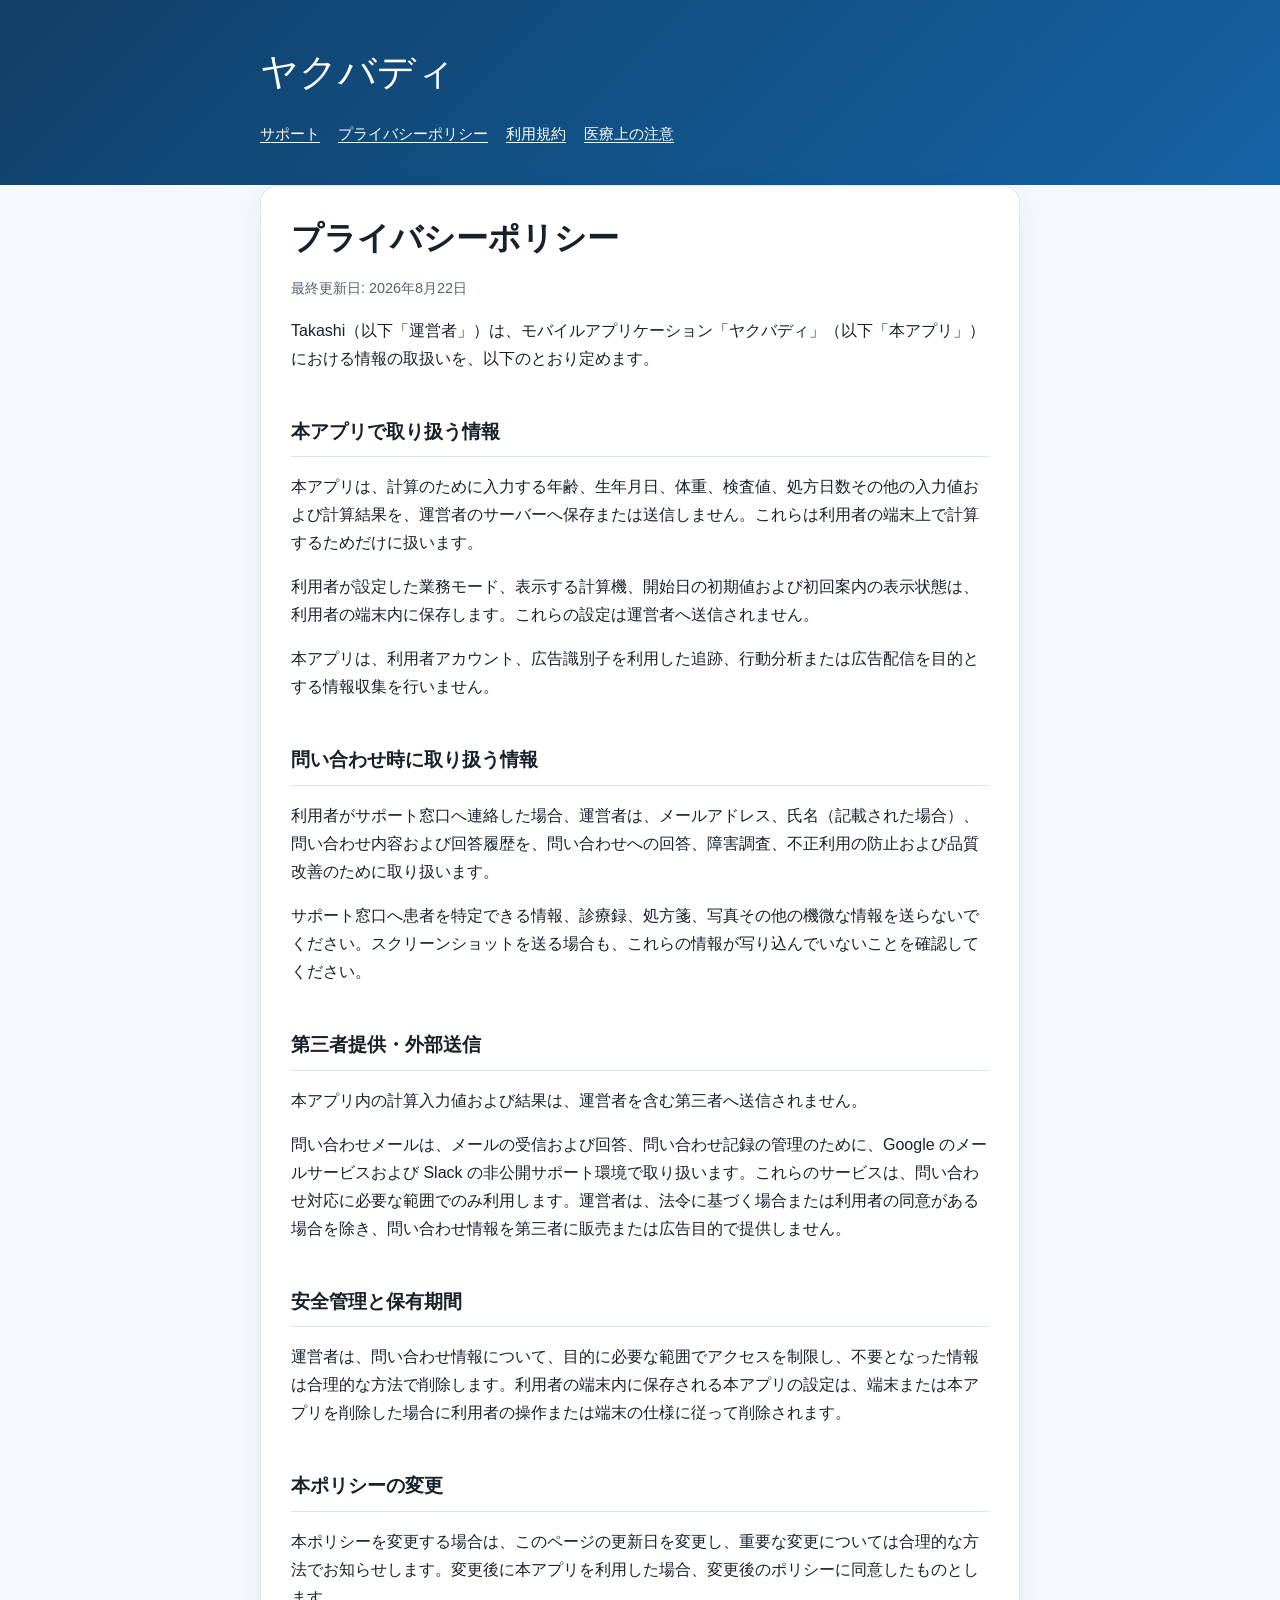
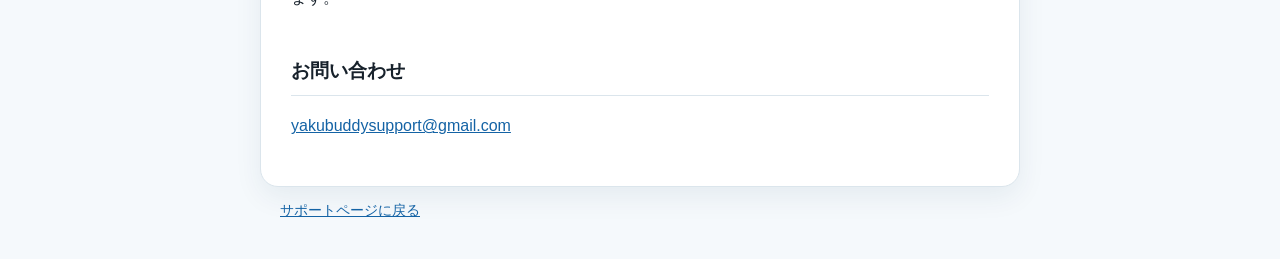
==== privacy.html @ fbda24fd "docs: ヤクバディの公開サポートサイトを追加" ====
<!doctype html>
<html lang="ja"><head><meta charset="utf-8"><meta name="viewport" content="width=device-width, initial-scale=1"><title>ヤクバディ プライバシーポリシー</title><link rel="stylesheet" href="style.css"></head>
<body><header class="site-header"><div class="container"><p class="brand">ヤクバディ</p><nav aria-label="サイト内ナビゲーション"><a href="index.html">サポート</a><a href="privacy.html">プライバシーポリシー</a><a href="terms.html">利用規約</a><a href="medical-notice.html">医療上の注意</a></nav></div></header><main class="container"><h1>プライバシーポリシー</h1><p class="updated">最終更新日: 2026年8月22日</p><p>Takashi（以下「運営者」）は、モバイルアプリケーション「ヤクバディ」（以下「本アプリ」）における情報の取扱いを、以下のとおり定めます。</p>
<h2>本アプリで取り扱う情報</h2><p>本アプリは、計算のために入力する年齢、生年月日、体重、検査値、処方日数その他の入力値および計算結果を、運営者のサーバーへ保存または送信しません。これらは利用者の端末上で計算するためだけに扱います。</p><p>利用者が設定した業務モード、表示する計算機、開始日の初期値および初回案内の表示状態は、利用者の端末内に保存します。これらの設定は運営者へ送信されません。</p><p>本アプリは、利用者アカウント、広告識別子を利用した追跡、行動分析または広告配信を目的とする情報収集を行いません。</p>
<h2>問い合わせ時に取り扱う情報</h2><p>利用者がサポート窓口へ連絡した場合、運営者は、メールアドレス、氏名（記載された場合）、問い合わせ内容および回答履歴を、問い合わせへの回答、障害調査、不正利用の防止および品質改善のために取り扱います。</p><p>サポート窓口へ患者を特定できる情報、診療録、処方箋、写真その他の機微な情報を送らないでください。スクリーンショットを送る場合も、これらの情報が写り込んでいないことを確認してください。</p>
<h2>第三者提供・外部送信</h2><p>本アプリ内の計算入力値および結果は、運営者を含む第三者へ送信されません。</p><p>問い合わせメールは、メールの受信および回答、問い合わせ記録の管理のために、Google のメールサービスおよび Slack の非公開サポート環境で取り扱います。これらのサービスは、問い合わせ対応に必要な範囲でのみ利用します。運営者は、法令に基づく場合または利用者の同意がある場合を除き、問い合わせ情報を第三者に販売または広告目的で提供しません。</p>
<h2>安全管理と保有期間</h2><p>運営者は、問い合わせ情報について、目的に必要な範囲でアクセスを制限し、不要となった情報は合理的な方法で削除します。利用者の端末内に保存される本アプリの設定は、端末または本アプリを削除した場合に利用者の操作または端末の仕様に従って削除されます。</p>
<h2>本ポリシーの変更</h2><p>本ポリシーを変更する場合は、このページの更新日を変更し、重要な変更については合理的な方法でお知らせします。変更後に本アプリを利用した場合、変更後のポリシーに同意したものとします。</p><h2>お問い合わせ</h2><p><a href="mailto:yakubuddysupport@gmail.com">yakubuddysupport@gmail.com</a></p></main><footer class="container"><a href="index.html">サポートページに戻る</a></footer></body></html>
---- style.css ----
:root { color-scheme: light; --blue-900: #103f67; --blue-700: #1463a5; --blue-100: #eaf4fb; --ink: #17212b; --muted: #536272; --line: #dbe5ec; --surface: #fff; }
* { box-sizing: border-box; }
body { margin: 0; background: #f5f9fc; color: var(--ink); font-family: -apple-system, BlinkMacSystemFont, "Hiragino Sans", "Yu Gothic", sans-serif; line-height: 1.75; }
.site-header { background: linear-gradient(135deg, var(--blue-900), var(--blue-700)); color: #fff; padding: 48px 20px 38px; }
.container { max-width: 760px; margin: 0 auto; }
.brand { margin: 0; font-size: clamp(1.75rem, 5vw, 2.35rem); line-height: 1.3; }.tagline { margin: 8px 0 0; opacity: .9; }
nav { display: flex; flex-wrap: wrap; gap: 6px 18px; margin-top: 24px; } nav a { color: #fff; font-size: .95rem; text-underline-offset: 3px; }
main { margin: 28px auto; padding: 30px; background: var(--surface); border: 1px solid var(--line); border-radius: 18px; box-shadow: 0 10px 28px rgb(20 56 84 / 7%); }
h1 { margin: 0 0 8px; font-size: clamp(1.5rem, 4vw, 2rem); line-height: 1.4; } h2 { margin: 42px 0 12px; padding-bottom: 8px; border-bottom: 1px solid var(--line); font-size: 1.2rem; } p, li { font-size: 1rem; }
a { color: var(--blue-700); } ul { padding-left: 1.35em; }.lead { color: var(--muted); margin-top: 0; }.notice { margin: 24px 0; padding: 18px 20px; background: var(--blue-100); border-left: 4px solid var(--blue-700); border-radius: 8px; }.email { font-size: 1.15rem; font-weight: 700; }.updated { color: var(--muted); font-size: .9rem; } footer { padding: 12px 20px 36px; color: var(--muted); font-size: .85rem; }
@media (max-width: 560px) { .site-header { padding-top: 36px; } main { margin: 16px; padding: 24px 20px; border-radius: 14px; } }
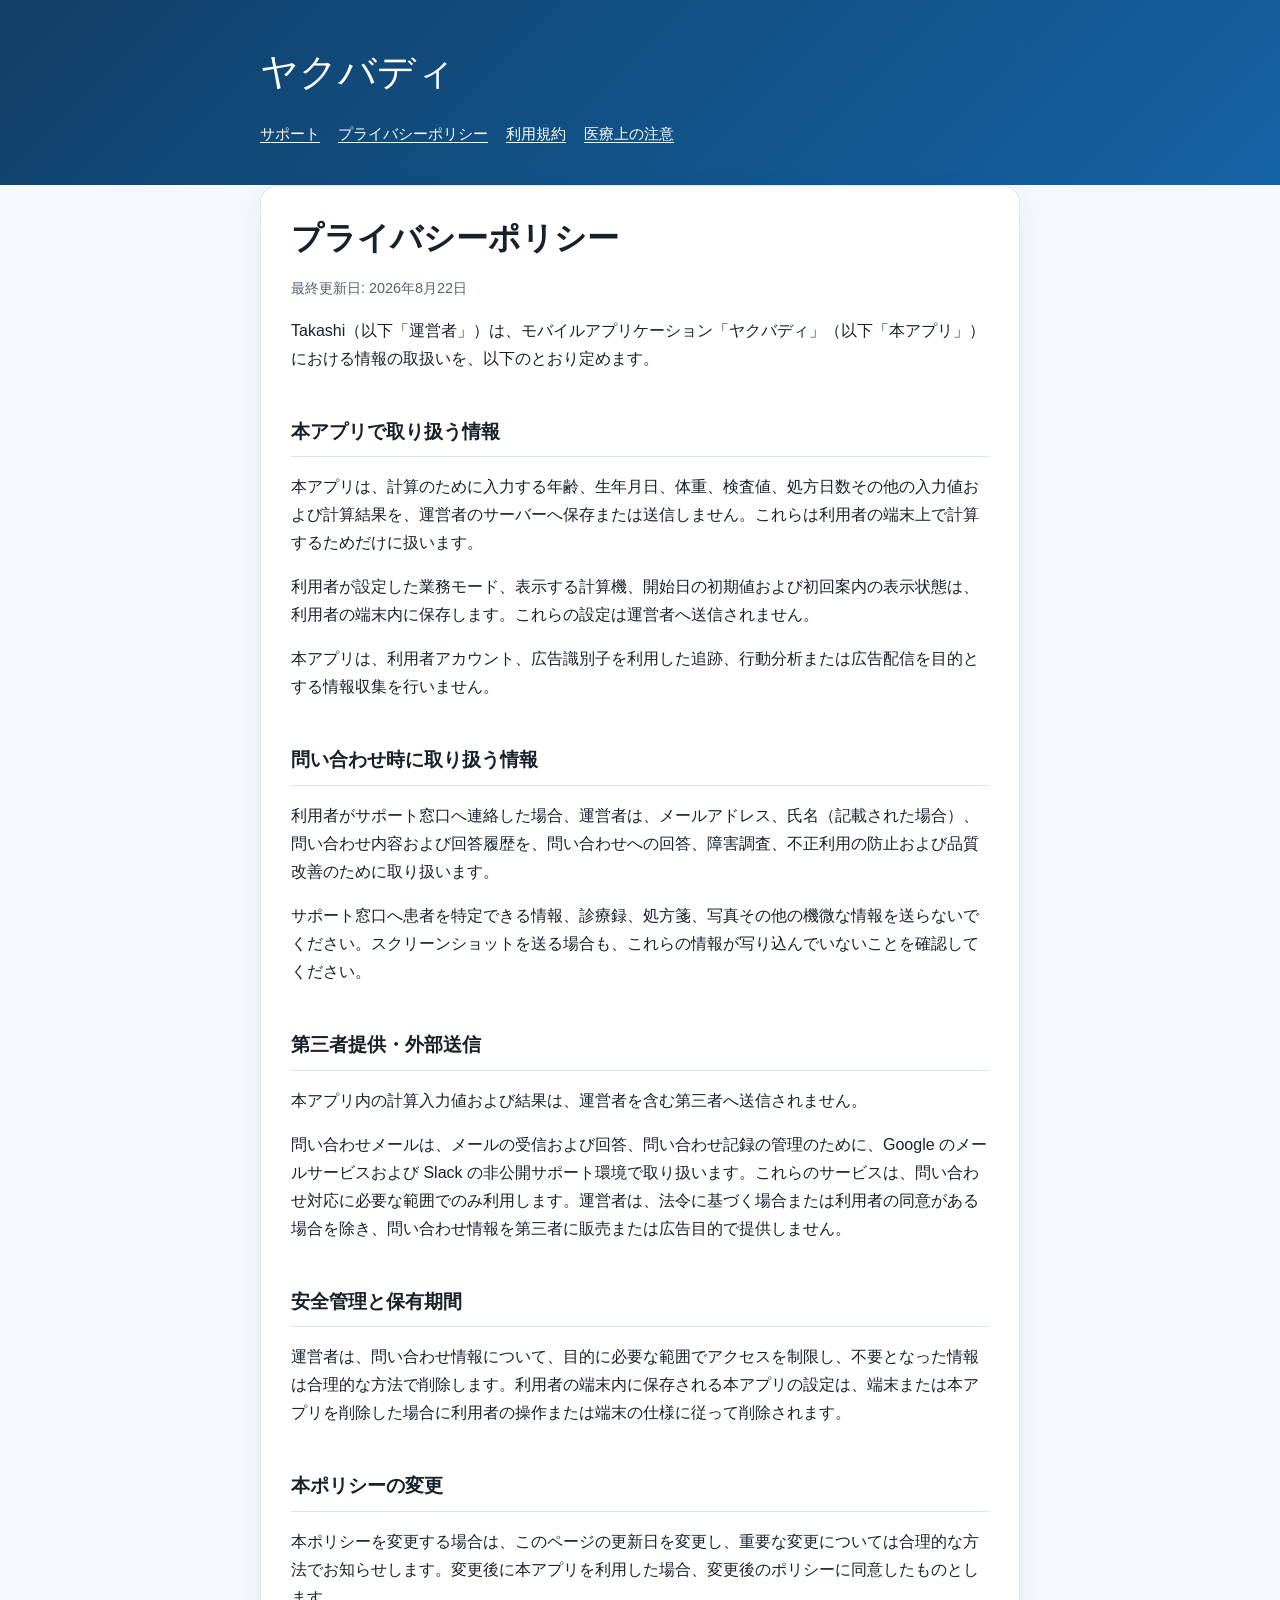
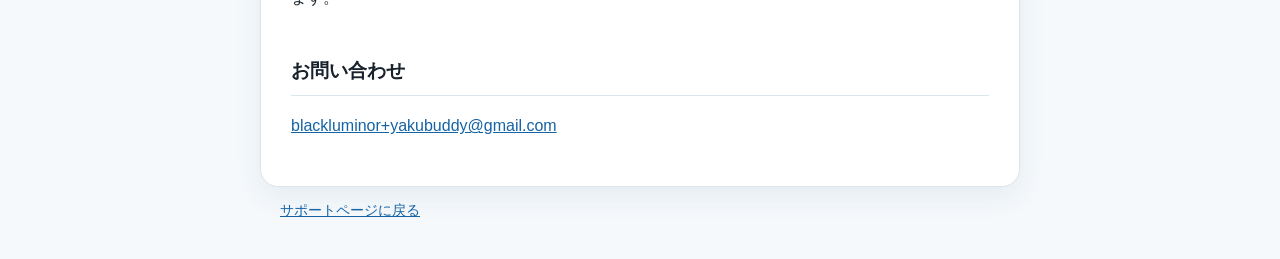
==== commit efbcc875: "サポート窓口メールをblackluminor+yakubuddy@gmail.comに変更" ====
--- a/privacy.html
+++ b/privacy.html
@@ -5,4 +5,4 @@
 <h2>問い合わせ時に取り扱う情報</h2><p>利用者がサポート窓口へ連絡した場合、運営者は、メールアドレス、氏名（記載された場合）、問い合わせ内容および回答履歴を、問い合わせへの回答、障害調査、不正利用の防止および品質改善のために取り扱います。</p><p>サポート窓口へ患者を特定できる情報、診療録、処方箋、写真その他の機微な情報を送らないでください。スクリーンショットを送る場合も、これらの情報が写り込んでいないことを確認してください。</p>
 <h2>第三者提供・外部送信</h2><p>本アプリ内の計算入力値および結果は、運営者を含む第三者へ送信されません。</p><p>問い合わせメールは、メールの受信および回答、問い合わせ記録の管理のために、Google のメールサービスおよび Slack の非公開サポート環境で取り扱います。これらのサービスは、問い合わせ対応に必要な範囲でのみ利用します。運営者は、法令に基づく場合または利用者の同意がある場合を除き、問い合わせ情報を第三者に販売または広告目的で提供しません。</p>
 <h2>安全管理と保有期間</h2><p>運営者は、問い合わせ情報について、目的に必要な範囲でアクセスを制限し、不要となった情報は合理的な方法で削除します。利用者の端末内に保存される本アプリの設定は、端末または本アプリを削除した場合に利用者の操作または端末の仕様に従って削除されます。</p>
-<h2>本ポリシーの変更</h2><p>本ポリシーを変更する場合は、このページの更新日を変更し、重要な変更については合理的な方法でお知らせします。変更後に本アプリを利用した場合、変更後のポリシーに同意したものとします。</p><h2>お問い合わせ</h2><p><a href="mailto:yakubuddysupport@gmail.com">yakubuddysupport@gmail.com</a></p></main><footer class="container"><a href="index.html">サポートページに戻る</a></footer></body></html>
+<h2>本ポリシーの変更</h2><p>本ポリシーを変更する場合は、このページの更新日を変更し、重要な変更については合理的な方法でお知らせします。変更後に本アプリを利用した場合、変更後のポリシーに同意したものとします。</p><h2>お問い合わせ</h2><p><a href="mailto:blackluminor+yakubuddy@gmail.com">blackluminor+yakubuddy@gmail.com</a></p></main><footer class="container"><a href="index.html">サポートページに戻る</a></footer></body></html>
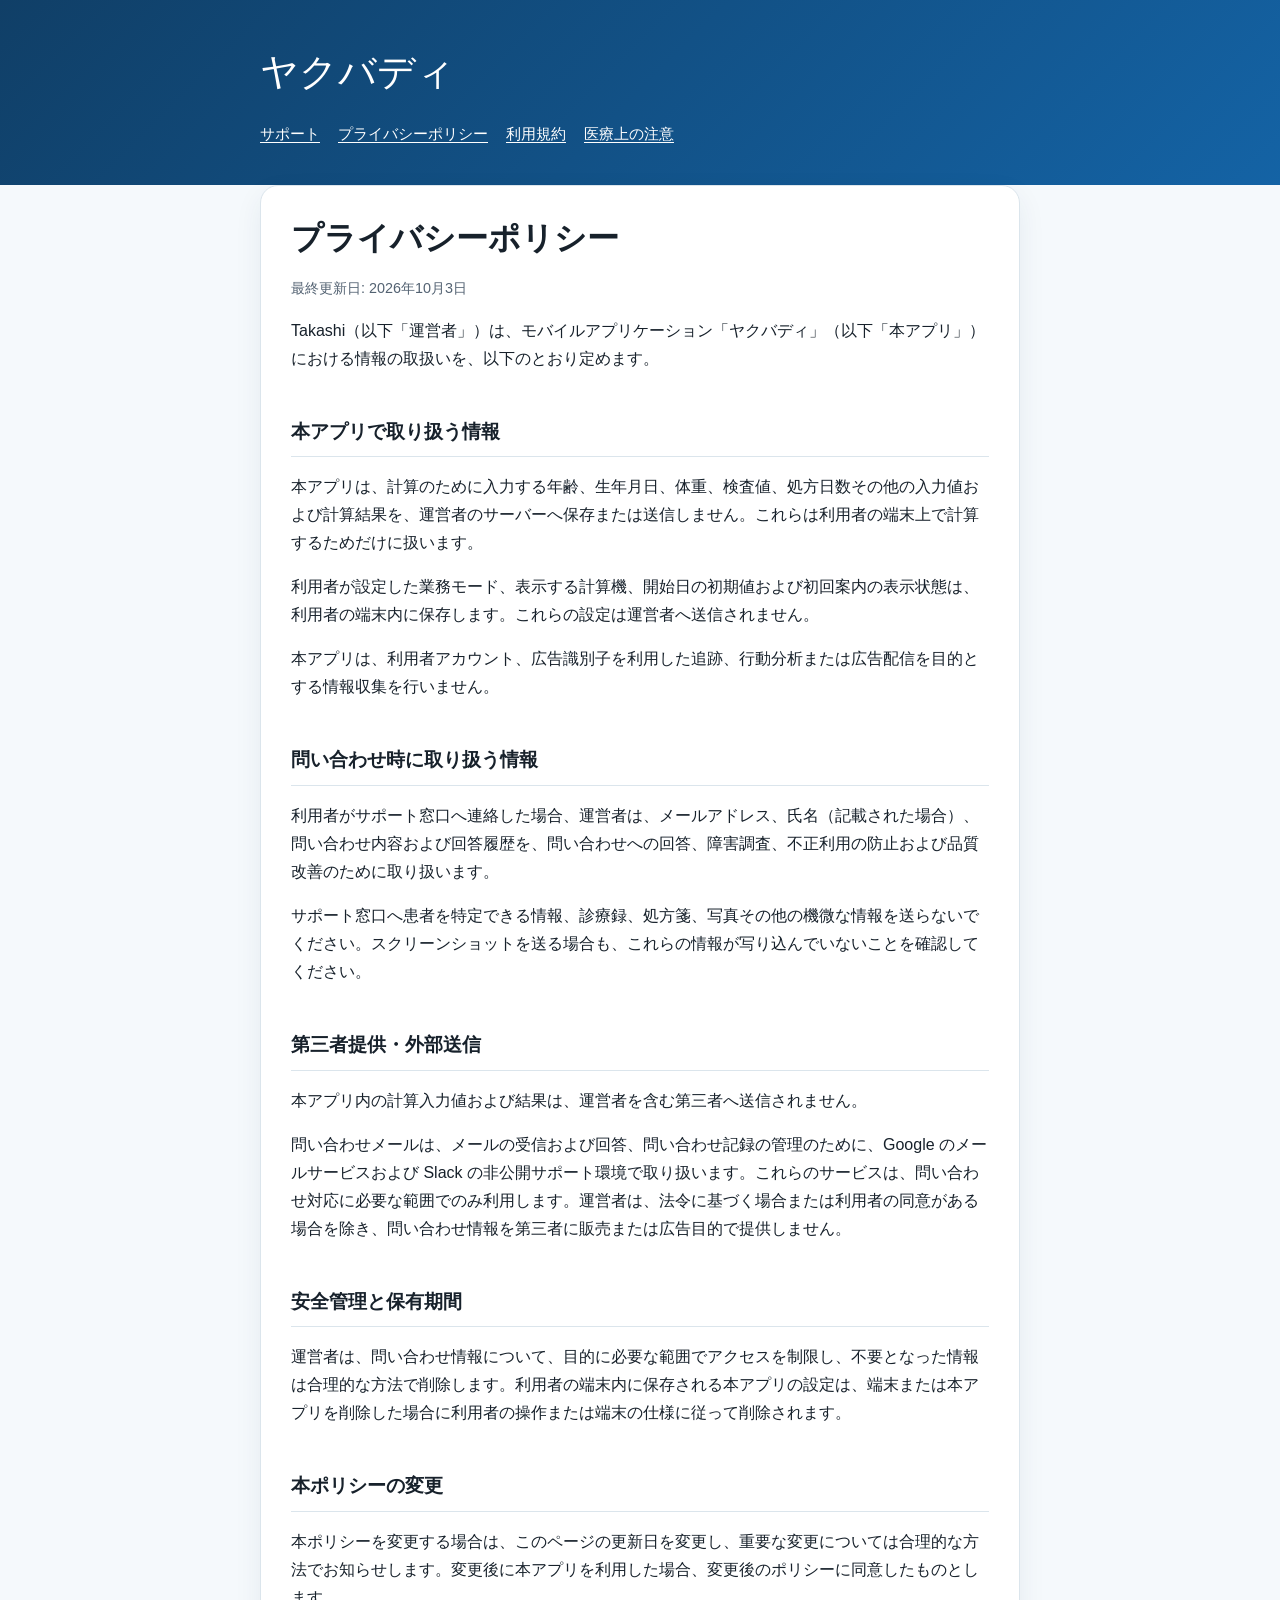
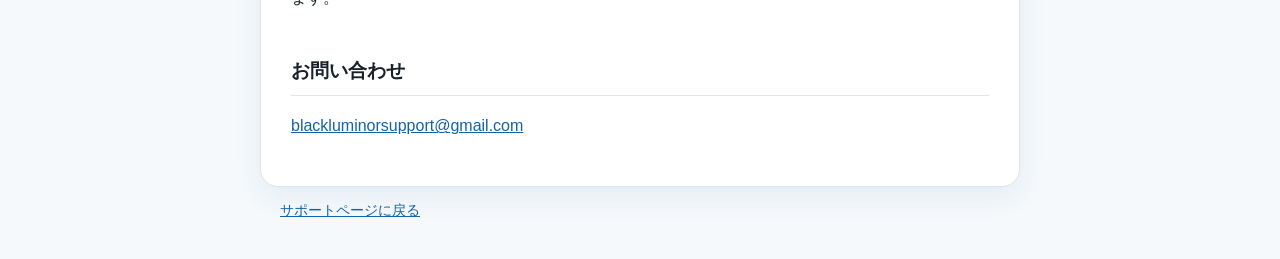
==== commit e26883c1: "サポート窓口メールをblackluminorsupport@gmail.comに変更 BlackLuminor/yakubuddy#276  Co-Authored-By: Claude Opus 5" ====
--- a/privacy.html
+++ b/privacy.html
@@ -1,8 +1,8 @@
 <!doctype html>
 <html lang="ja"><head><meta charset="utf-8"><meta name="viewport" content="width=device-width, initial-scale=1"><title>ヤクバディ プライバシーポリシー</title><link rel="stylesheet" href="style.css"></head>
-<body><header class="site-header"><div class="container"><p class="brand">ヤクバディ</p><nav aria-label="サイト内ナビゲーション"><a href="index.html">サポート</a><a href="privacy.html">プライバシーポリシー</a><a href="terms.html">利用規約</a><a href="medical-notice.html">医療上の注意</a></nav></div></header><main class="container"><h1>プライバシーポリシー</h1><p class="updated">最終更新日: 2026年8月22日</p><p>Takashi（以下「運営者」）は、モバイルアプリケーション「ヤクバディ」（以下「本アプリ」）における情報の取扱いを、以下のとおり定めます。</p>
+<body><header class="site-header"><div class="container"><p class="brand">ヤクバディ</p><nav aria-label="サイト内ナビゲーション"><a href="index.html">サポート</a><a href="privacy.html">プライバシーポリシー</a><a href="terms.html">利用規約</a><a href="medical-notice.html">医療上の注意</a></nav></div></header><main class="container"><h1>プライバシーポリシー</h1><p class="updated">最終更新日: 2026年10月3日</p><p>Takashi（以下「運営者」）は、モバイルアプリケーション「ヤクバディ」（以下「本アプリ」）における情報の取扱いを、以下のとおり定めます。</p>
 <h2>本アプリで取り扱う情報</h2><p>本アプリは、計算のために入力する年齢、生年月日、体重、検査値、処方日数その他の入力値および計算結果を、運営者のサーバーへ保存または送信しません。これらは利用者の端末上で計算するためだけに扱います。</p><p>利用者が設定した業務モード、表示する計算機、開始日の初期値および初回案内の表示状態は、利用者の端末内に保存します。これらの設定は運営者へ送信されません。</p><p>本アプリは、利用者アカウント、広告識別子を利用した追跡、行動分析または広告配信を目的とする情報収集を行いません。</p>
 <h2>問い合わせ時に取り扱う情報</h2><p>利用者がサポート窓口へ連絡した場合、運営者は、メールアドレス、氏名（記載された場合）、問い合わせ内容および回答履歴を、問い合わせへの回答、障害調査、不正利用の防止および品質改善のために取り扱います。</p><p>サポート窓口へ患者を特定できる情報、診療録、処方箋、写真その他の機微な情報を送らないでください。スクリーンショットを送る場合も、これらの情報が写り込んでいないことを確認してください。</p>
 <h2>第三者提供・外部送信</h2><p>本アプリ内の計算入力値および結果は、運営者を含む第三者へ送信されません。</p><p>問い合わせメールは、メールの受信および回答、問い合わせ記録の管理のために、Google のメールサービスおよび Slack の非公開サポート環境で取り扱います。これらのサービスは、問い合わせ対応に必要な範囲でのみ利用します。運営者は、法令に基づく場合または利用者の同意がある場合を除き、問い合わせ情報を第三者に販売または広告目的で提供しません。</p>
 <h2>安全管理と保有期間</h2><p>運営者は、問い合わせ情報について、目的に必要な範囲でアクセスを制限し、不要となった情報は合理的な方法で削除します。利用者の端末内に保存される本アプリの設定は、端末または本アプリを削除した場合に利用者の操作または端末の仕様に従って削除されます。</p>
-<h2>本ポリシーの変更</h2><p>本ポリシーを変更する場合は、このページの更新日を変更し、重要な変更については合理的な方法でお知らせします。変更後に本アプリを利用した場合、変更後のポリシーに同意したものとします。</p><h2>お問い合わせ</h2><p><a href="mailto:blackluminor+yakubuddy@gmail.com">blackluminor+yakubuddy@gmail.com</a></p></main><footer class="container"><a href="index.html">サポートページに戻る</a></footer></body></html>
+<h2>本ポリシーの変更</h2><p>本ポリシーを変更する場合は、このページの更新日を変更し、重要な変更については合理的な方法でお知らせします。変更後に本アプリを利用した場合、変更後のポリシーに同意したものとします。</p><h2>お問い合わせ</h2><p><a href="mailto:blackluminorsupport@gmail.com">blackluminorsupport@gmail.com</a></p></main><footer class="container"><a href="index.html">サポートページに戻る</a></footer></body></html>
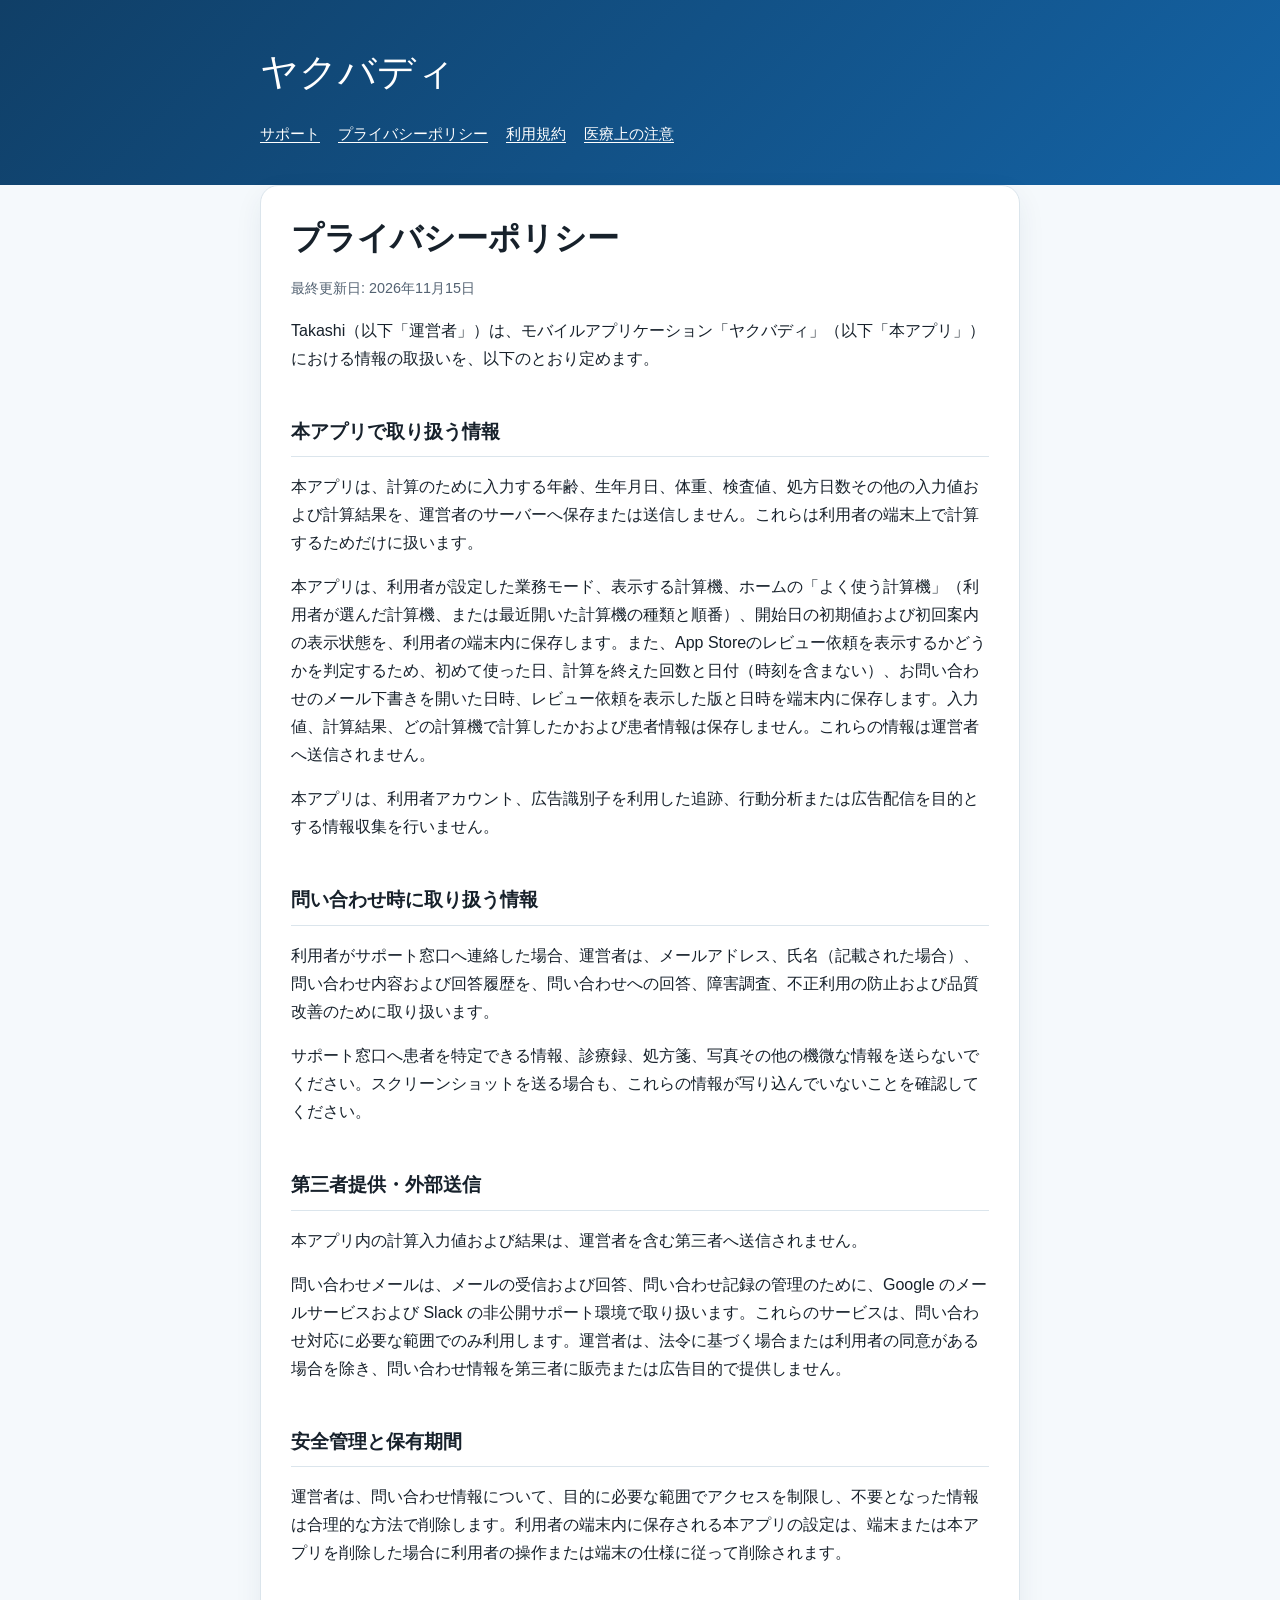
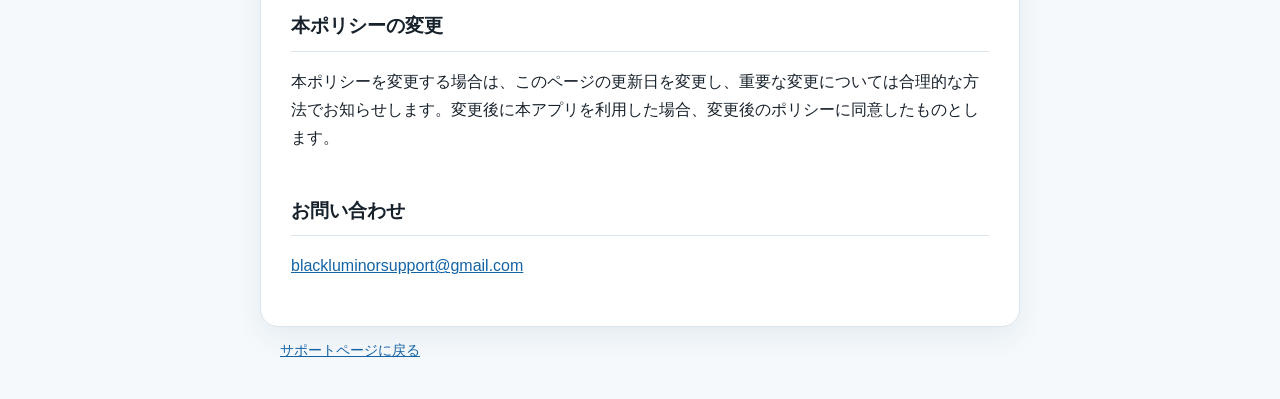
==== commit 56ca0ed9: "プライバシーポリシー: よく使う計算機とレビュー依頼の判定のための端末内保存を追記する（yakubuddy #301・#295） Co-Authored-By: Claude Opus 5.5 <no" ====
--- a/privacy.html
+++ b/privacy.html
@@ -1,7 +1,7 @@
 <!doctype html>
 <html lang="ja"><head><meta charset="utf-8"><meta name="viewport" content="width=device-width, initial-scale=1"><title>ヤクバディ プライバシーポリシー</title><link rel="stylesheet" href="style.css"></head>
-<body><header class="site-header"><div class="container"><p class="brand">ヤクバディ</p><nav aria-label="サイト内ナビゲーション"><a href="index.html">サポート</a><a href="privacy.html">プライバシーポリシー</a><a href="terms.html">利用規約</a><a href="medical-notice.html">医療上の注意</a></nav></div></header><main class="container"><h1>プライバシーポリシー</h1><p class="updated">最終更新日: 2026年10月3日</p><p>Takashi（以下「運営者」）は、モバイルアプリケーション「ヤクバディ」（以下「本アプリ」）における情報の取扱いを、以下のとおり定めます。</p>
-<h2>本アプリで取り扱う情報</h2><p>本アプリは、計算のために入力する年齢、生年月日、体重、検査値、処方日数その他の入力値および計算結果を、運営者のサーバーへ保存または送信しません。これらは利用者の端末上で計算するためだけに扱います。</p><p>利用者が設定した業務モード、表示する計算機、開始日の初期値および初回案内の表示状態は、利用者の端末内に保存します。これらの設定は運営者へ送信されません。</p><p>本アプリは、利用者アカウント、広告識別子を利用した追跡、行動分析または広告配信を目的とする情報収集を行いません。</p>
+<body><header class="site-header"><div class="container"><p class="brand">ヤクバディ</p><nav aria-label="サイト内ナビゲーション"><a href="index.html">サポート</a><a href="privacy.html">プライバシーポリシー</a><a href="terms.html">利用規約</a><a href="medical-notice.html">医療上の注意</a></nav></div></header><main class="container"><h1>プライバシーポリシー</h1><p class="updated">最終更新日: 2026年11月15日</p><p>Takashi（以下「運営者」）は、モバイルアプリケーション「ヤクバディ」（以下「本アプリ」）における情報の取扱いを、以下のとおり定めます。</p>
+<h2>本アプリで取り扱う情報</h2><p>本アプリは、計算のために入力する年齢、生年月日、体重、検査値、処方日数その他の入力値および計算結果を、運営者のサーバーへ保存または送信しません。これらは利用者の端末上で計算するためだけに扱います。</p><p>本アプリは、利用者が設定した業務モード、表示する計算機、ホームの「よく使う計算機」（利用者が選んだ計算機、または最近開いた計算機の種類と順番）、開始日の初期値および初回案内の表示状態を、利用者の端末内に保存します。また、App Storeのレビュー依頼を表示するかどうかを判定するため、初めて使った日、計算を終えた回数と日付（時刻を含まない）、お問い合わせのメール下書きを開いた日時、レビュー依頼を表示した版と日時を端末内に保存します。入力値、計算結果、どの計算機で計算したかおよび患者情報は保存しません。これらの情報は運営者へ送信されません。</p><p>本アプリは、利用者アカウント、広告識別子を利用した追跡、行動分析または広告配信を目的とする情報収集を行いません。</p>
 <h2>問い合わせ時に取り扱う情報</h2><p>利用者がサポート窓口へ連絡した場合、運営者は、メールアドレス、氏名（記載された場合）、問い合わせ内容および回答履歴を、問い合わせへの回答、障害調査、不正利用の防止および品質改善のために取り扱います。</p><p>サポート窓口へ患者を特定できる情報、診療録、処方箋、写真その他の機微な情報を送らないでください。スクリーンショットを送る場合も、これらの情報が写り込んでいないことを確認してください。</p>
 <h2>第三者提供・外部送信</h2><p>本アプリ内の計算入力値および結果は、運営者を含む第三者へ送信されません。</p><p>問い合わせメールは、メールの受信および回答、問い合わせ記録の管理のために、Google のメールサービスおよび Slack の非公開サポート環境で取り扱います。これらのサービスは、問い合わせ対応に必要な範囲でのみ利用します。運営者は、法令に基づく場合または利用者の同意がある場合を除き、問い合わせ情報を第三者に販売または広告目的で提供しません。</p>
 <h2>安全管理と保有期間</h2><p>運営者は、問い合わせ情報について、目的に必要な範囲でアクセスを制限し、不要となった情報は合理的な方法で削除します。利用者の端末内に保存される本アプリの設定は、端末または本アプリを削除した場合に利用者の操作または端末の仕様に従って削除されます。</p>
